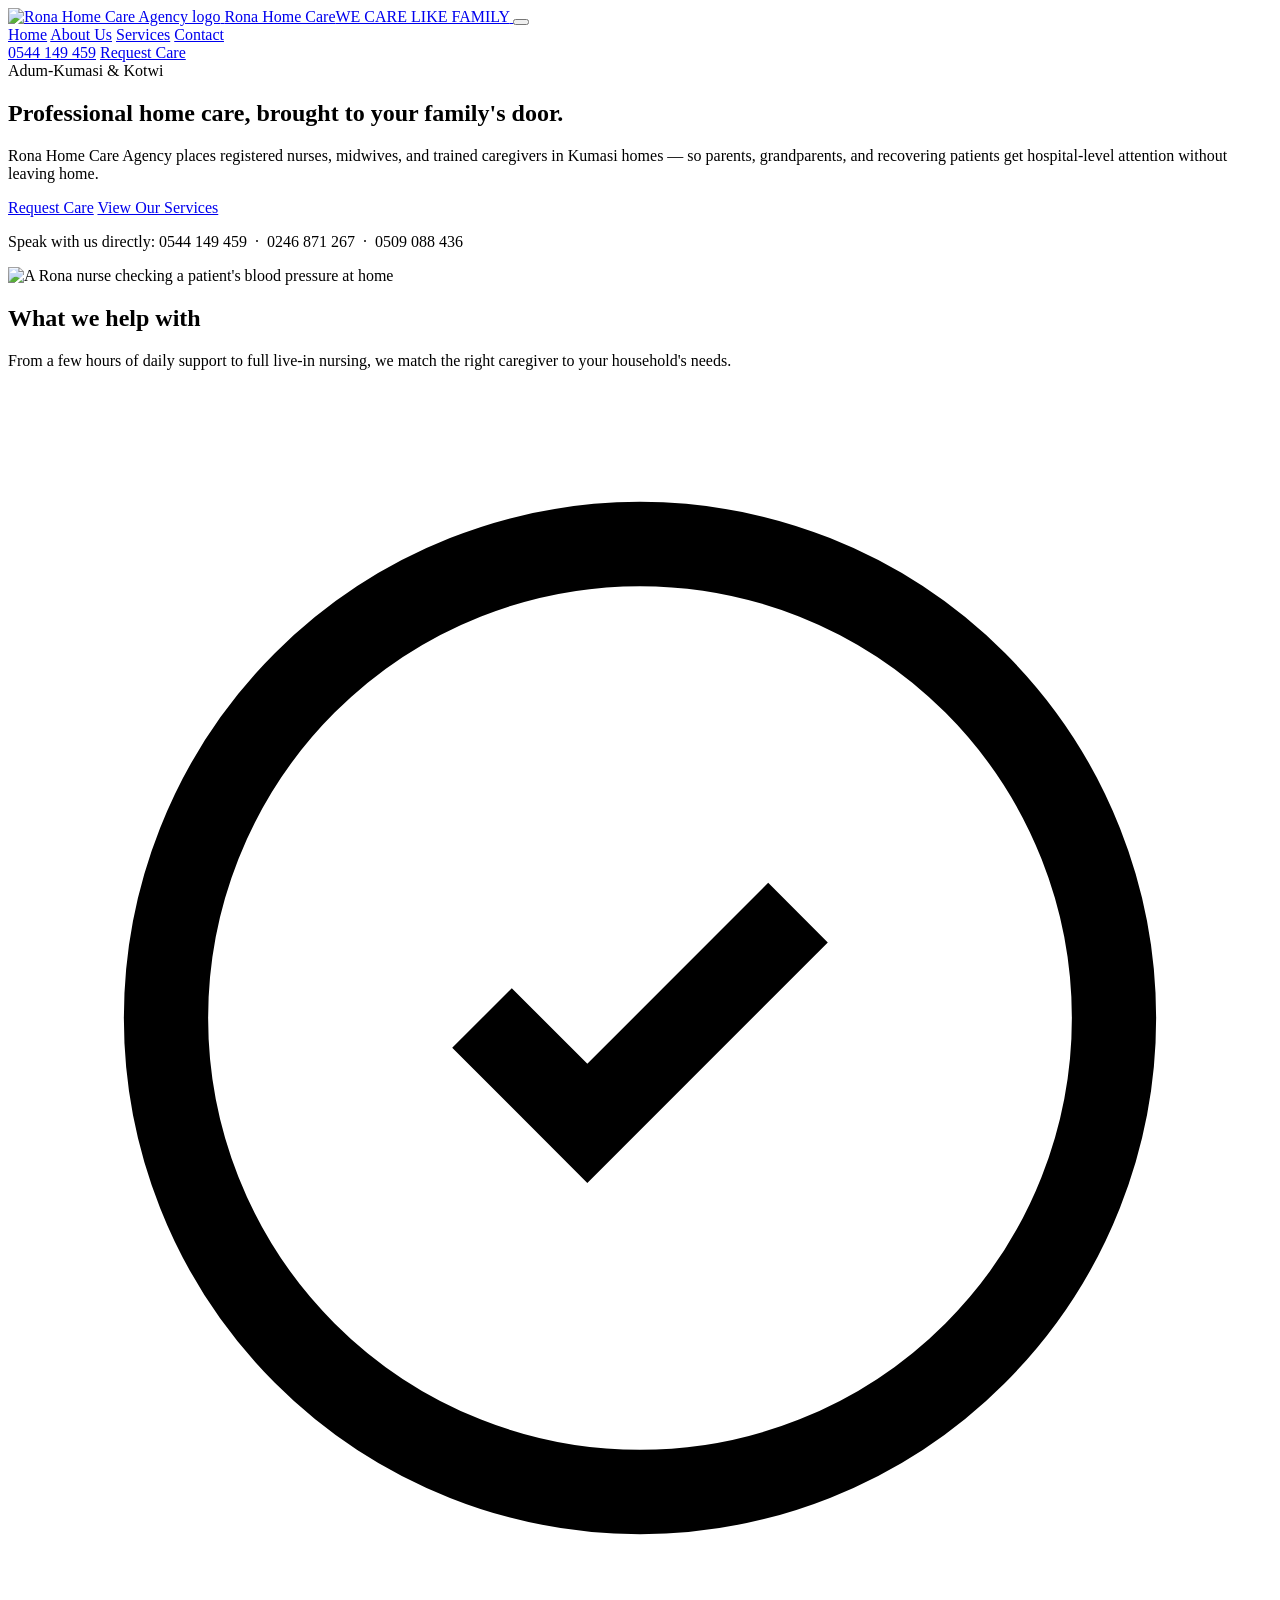
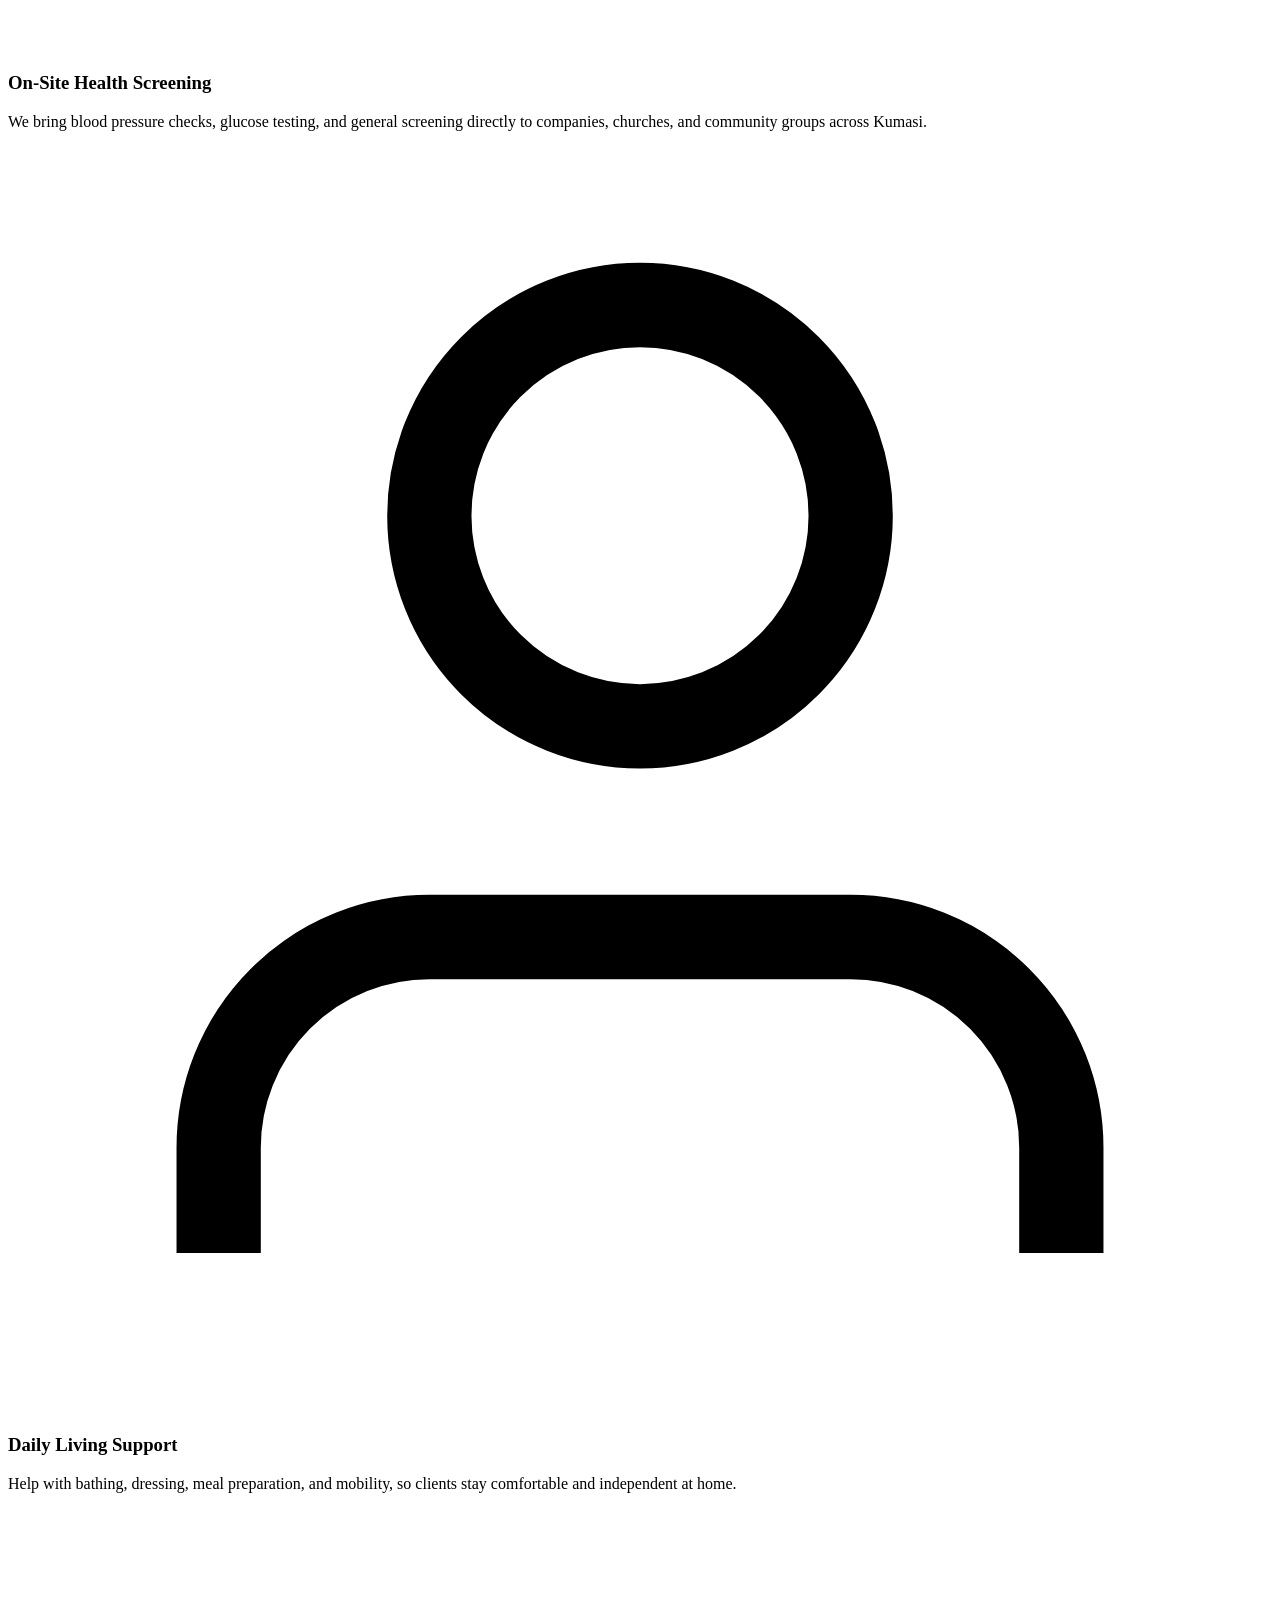
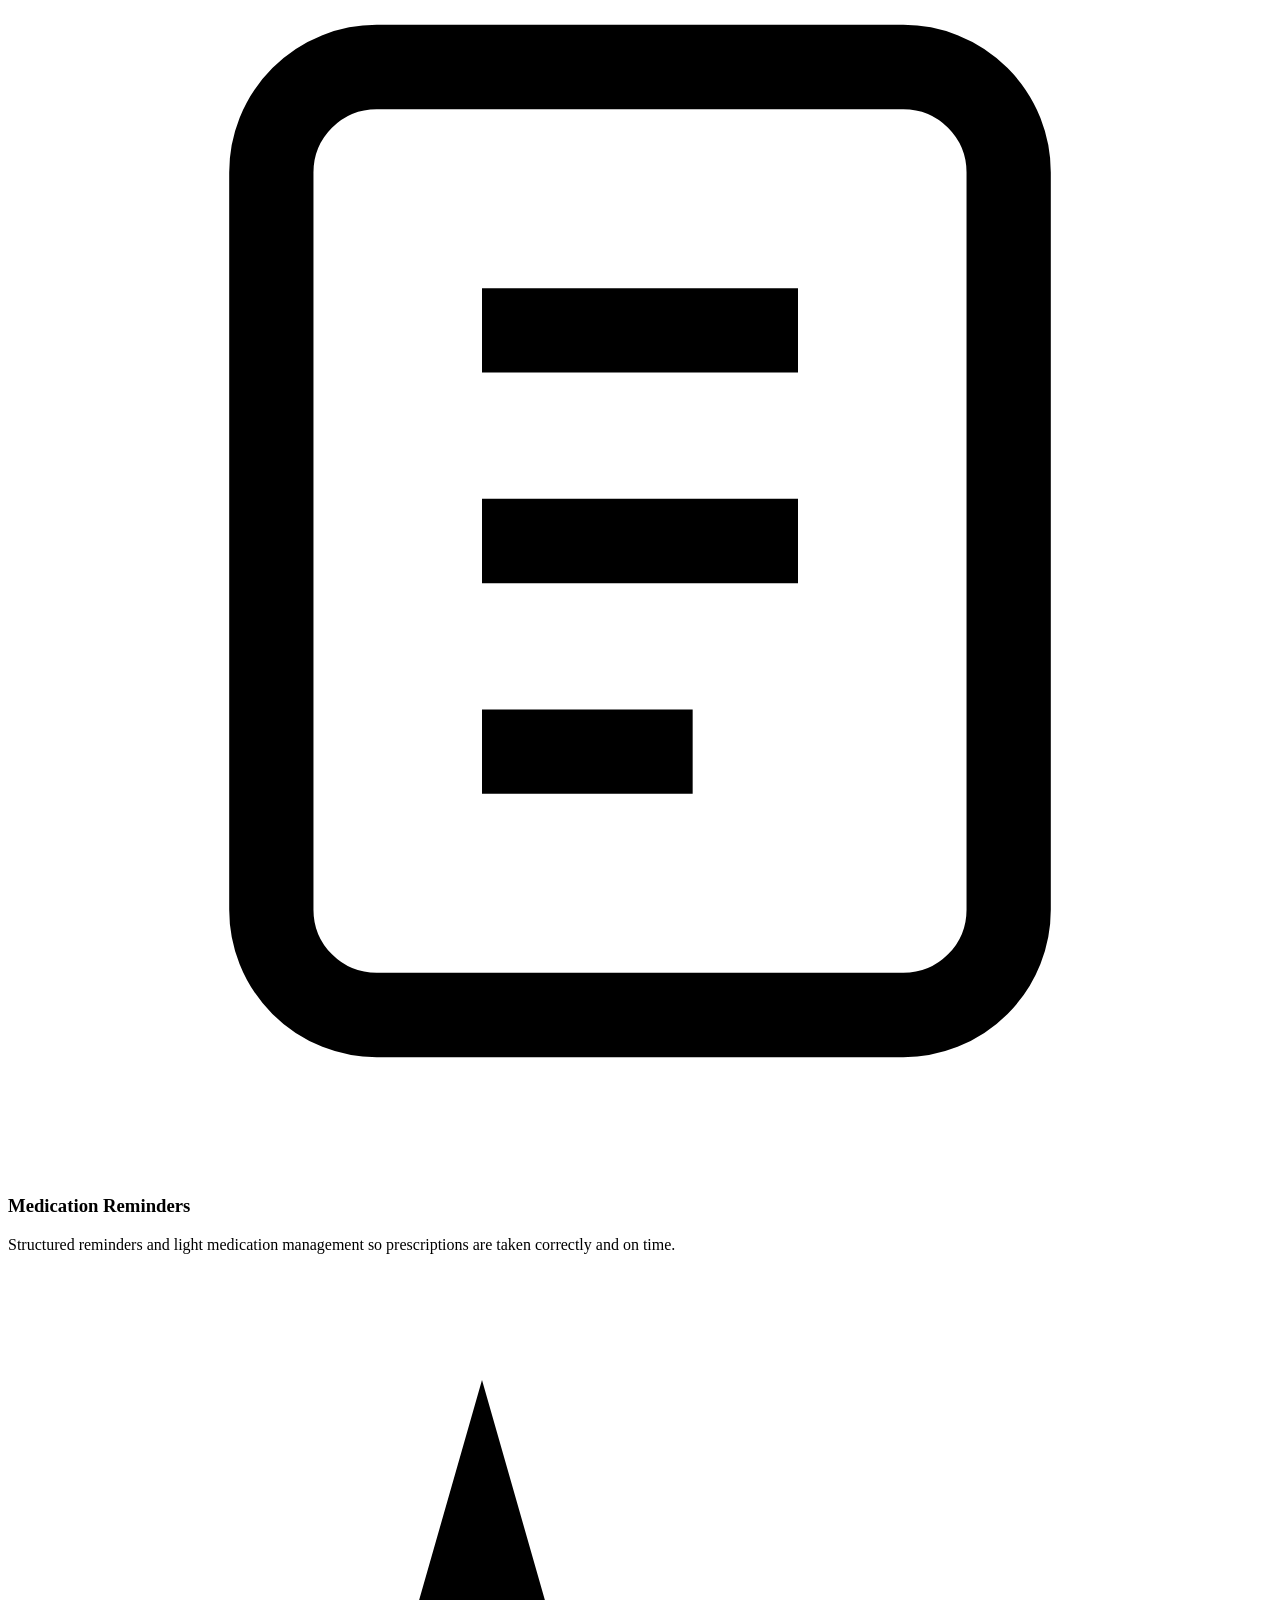
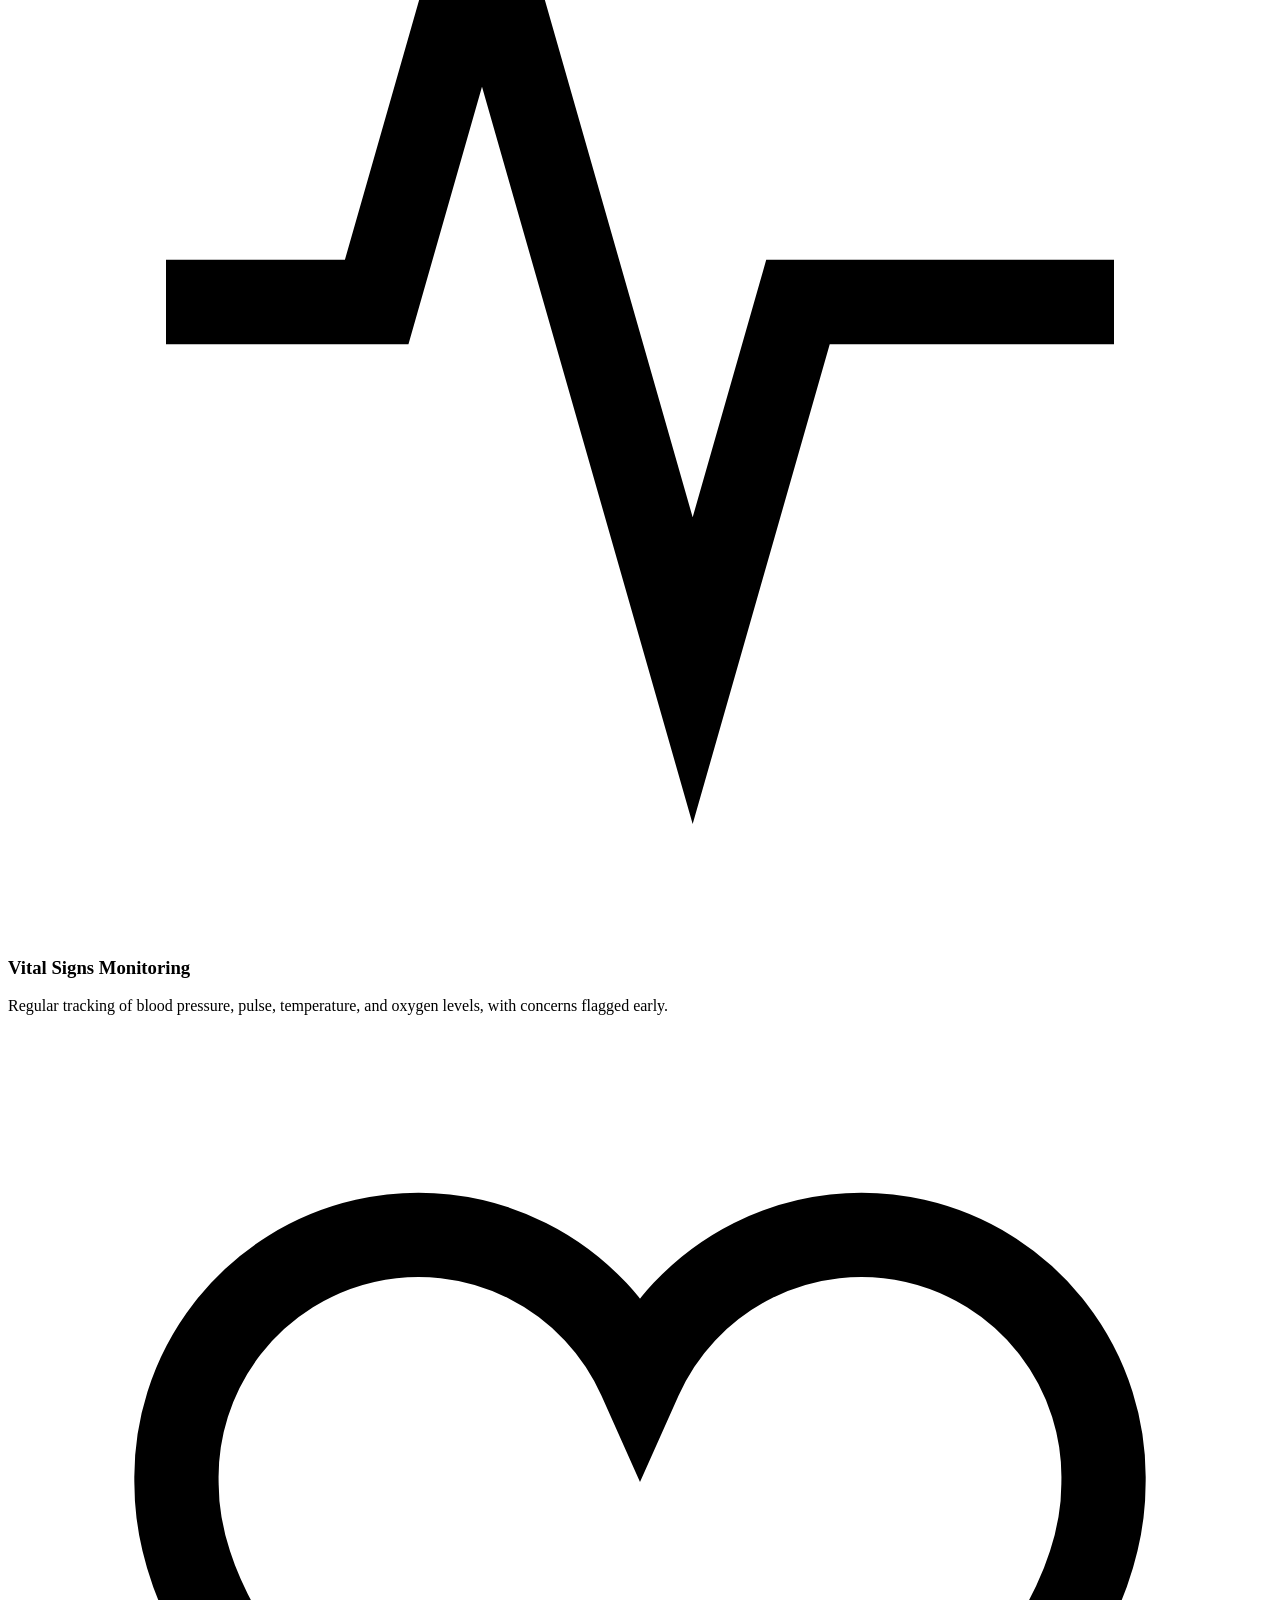
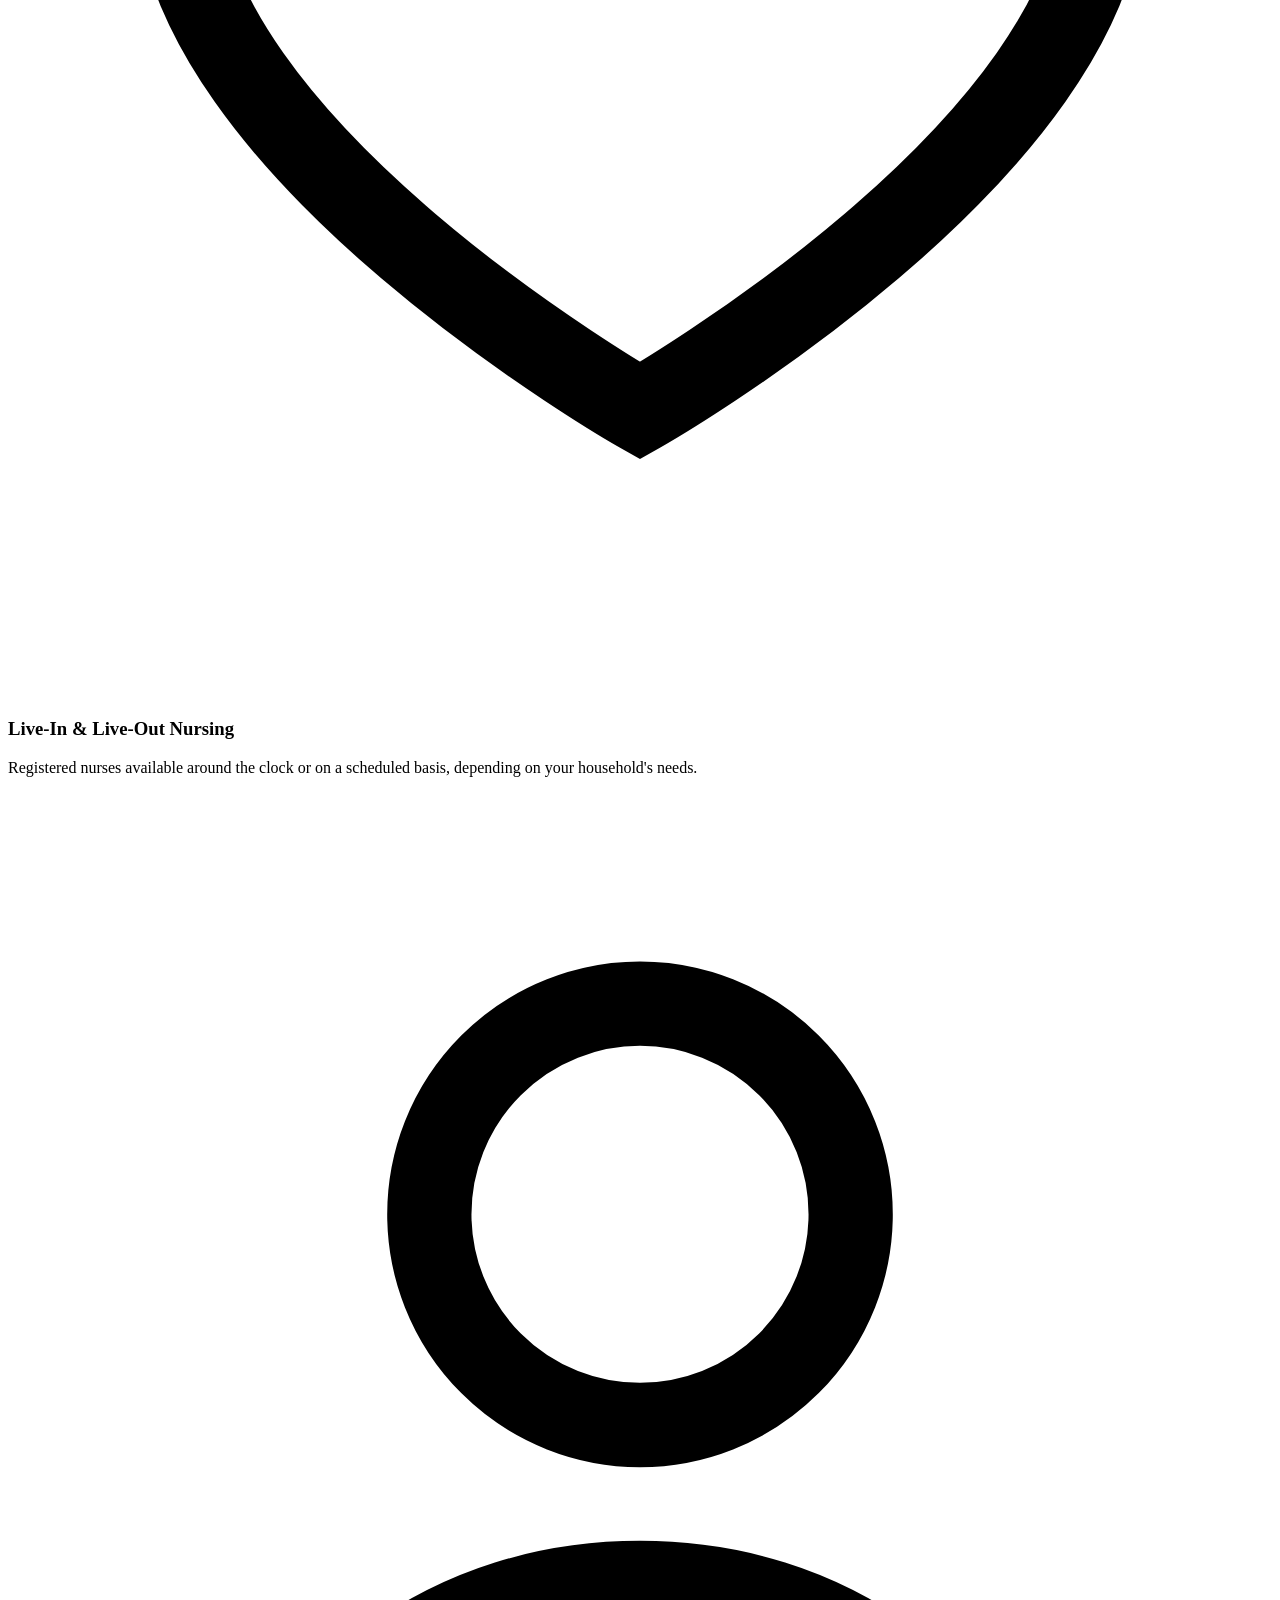
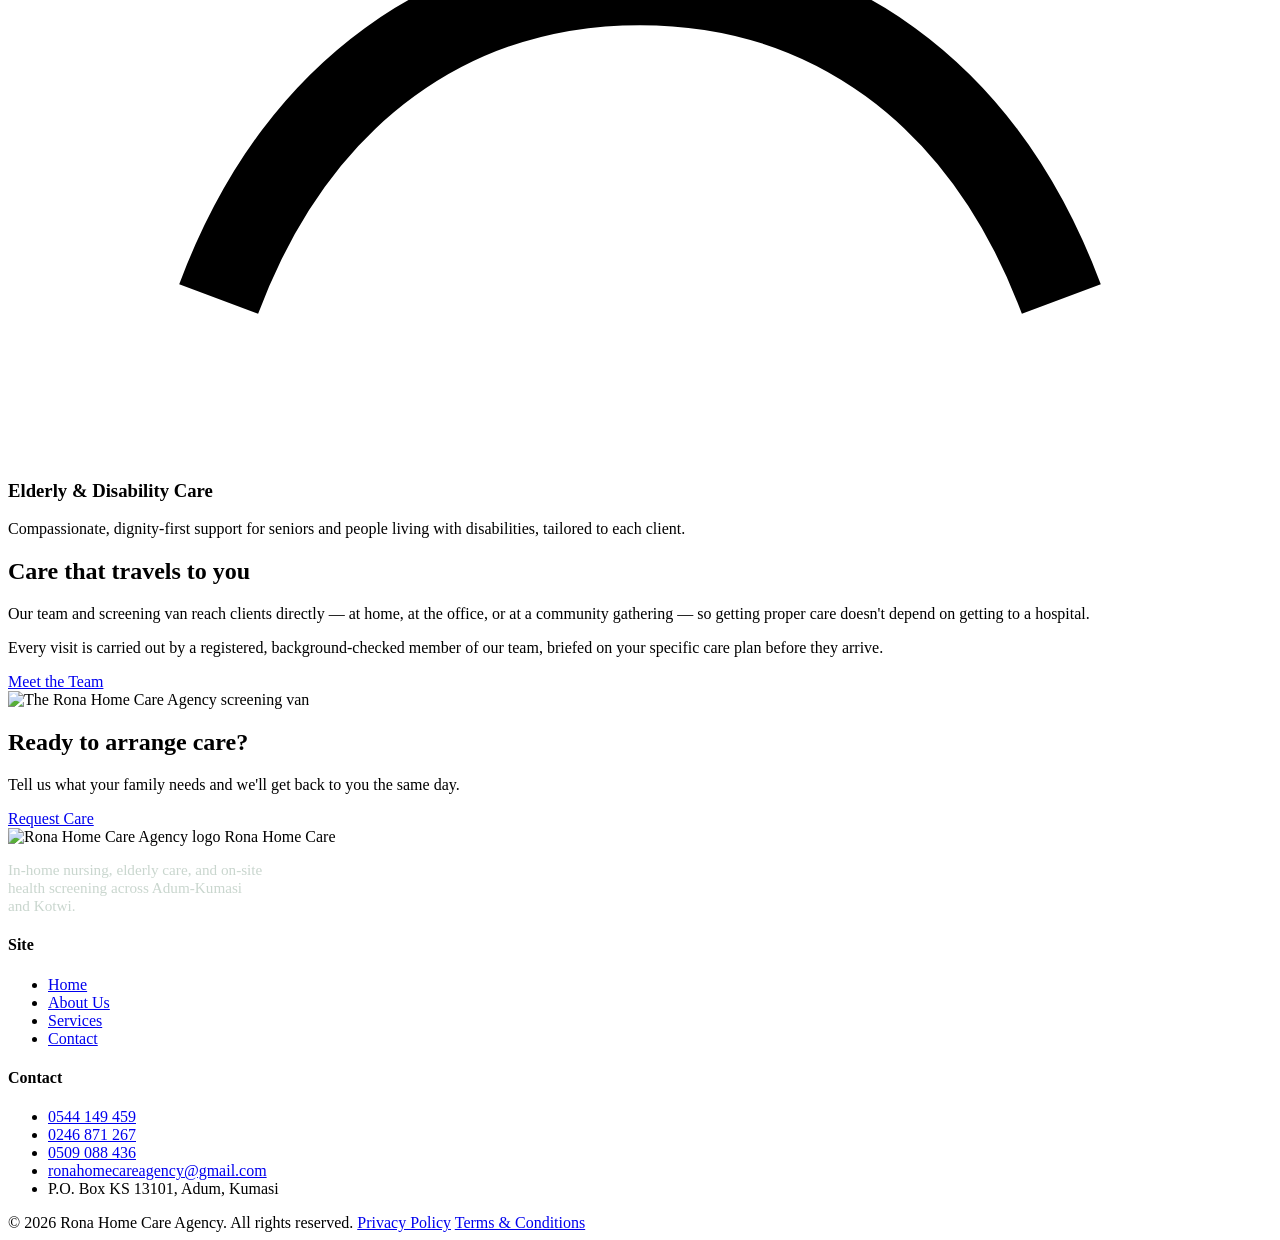
==== index.html @ 7cdcc6e5 "Add files via upload" ====
<!DOCTYPE html>
<html lang="en">
<head>
<meta charset="UTF-8">
<meta name="viewport" content="width=device-width, initial-scale=1.0">
<title>Rona Home Care Agency — In-Home Care in Kumasi</title>
<meta name="description" content="Rona Home Care Agency provides professional in-home nursing, elderly care, and on-site health screening across Adum-Kumasi and Kotwi, Ghana.">
<link rel="icon" href="assets/logo.png">
<link rel="stylesheet" href="style.css">
</head>
<body>

<header class="site">
  <div class="nav-row">
    <a href="index.html" class="brand">
      <img src="assets/logo.png" alt="Rona Home Care Agency logo">
      <span class="brand-text">Rona Home Care<span>WE CARE LIKE FAMILY</span></span>
    </a>
    <button class="menu-toggle" aria-label="Toggle menu"><span></span><span></span><span></span></button>
    <nav class="primary">
      <a href="index.html" class="active">Home</a>
      <a href="about.html">About Us</a>
      <a href="services.html">Services</a>
      <a href="contact.html">Contact</a>
    </nav>
    <div class="nav-cta">
      <a href="tel:+233544149459" class="phone-link">0544 149 459</a>
      <a href="contact.html" class="btn btn-primary">Request Care</a>
    </div>
  </div>
</header>

<section class="hero">
  <div class="wrap hero-grid">
    <div>
      <span class="hero-tag">Adum-Kumasi &amp; Kotwi</span>
      <h1>Professional home care, brought to your family's door.</h1>
      <p class="lede">Rona Home Care Agency places registered nurses, midwives, and trained caregivers in Kumasi homes — so parents, grandparents, and recovering patients get hospital-level attention without leaving home.</p>
      <div class="hero-actions">
        <a href="contact.html" class="btn btn-primary">Request Care</a>
        <a href="services.html" class="btn btn-outline">View Our Services</a>
      </div>
      <p class="hero-note">Speak with us directly: 0544 149 459 &nbsp;·&nbsp; 0246 871 267 &nbsp;·&nbsp; 0509 088 436</p>
    </div>
    <div class="hero-photo">
      <img src="assets/doctor.jpg" alt="A Rona nurse checking a patient's blood pressure at home">
    </div>
  </div>
</section>

<section class="section-sage">
  <div class="wrap">
    <div class="section-head">
      <h2>What we help with</h2>
      <p>From a few hours of daily support to full live-in nursing, we match the right caregiver to your household's needs.</p>
    </div>
    <div class="service-list">

      <div class="service-row">
        <div class="service-icon">
          <svg viewBox="0 0 24 24" fill="none" stroke="currentColor" stroke-width="1.6"><path d="M9 12l2 2 4-4"/><circle cx="12" cy="12" r="9"/></svg>
        </div>
        <h3>On-Site Health Screening</h3>
        <p>We bring blood pressure checks, glucose testing, and general screening directly to companies, churches, and community groups across Kumasi.</p>
      </div>

      <div class="service-row">
        <div class="service-icon">
          <svg viewBox="0 0 24 24" fill="none" stroke="currentColor" stroke-width="1.6"><path d="M4 21v-2a4 4 0 014-4h8a4 4 0 014 4v2"/><circle cx="12" cy="7" r="4"/></svg>
        </div>
        <h3>Daily Living Support</h3>
        <p>Help with bathing, dressing, meal preparation, and mobility, so clients stay comfortable and independent at home.</p>
      </div>

      <div class="service-row">
        <div class="service-icon">
          <svg viewBox="0 0 24 24" fill="none" stroke="currentColor" stroke-width="1.6"><rect x="5" y="3" width="14" height="18" rx="2"/><path d="M9 8h6M9 12h6M9 16h4"/></svg>
        </div>
        <h3>Medication Reminders</h3>
        <p>Structured reminders and light medication management so prescriptions are taken correctly and on time.</p>
      </div>

      <div class="service-row">
        <div class="service-icon">
          <svg viewBox="0 0 24 24" fill="none" stroke="currentColor" stroke-width="1.6"><path d="M3 12h4l2-7 4 14 2-7h6"/></svg>
        </div>
        <h3>Vital Signs Monitoring</h3>
        <p>Regular tracking of blood pressure, pulse, temperature, and oxygen levels, with concerns flagged early.</p>
      </div>

      <div class="service-row">
        <div class="service-icon">
          <svg viewBox="0 0 24 24" fill="none" stroke="currentColor" stroke-width="1.6"><path d="M20.8 8.6c0 5-8.8 10-8.8 10s-8.8-5-8.8-10a4.6 4.6 0 018.8-2 4.6 4.6 0 018.8 2z"/></svg>
        </div>
        <h3>Live-In &amp; Live-Out Nursing</h3>
        <p>Registered nurses available around the clock or on a scheduled basis, depending on your household's needs.</p>
      </div>

      <div class="service-row">
        <div class="service-icon">
          <svg viewBox="0 0 24 24" fill="none" stroke="currentColor" stroke-width="1.6"><circle cx="12" cy="8" r="4"/><path d="M4 21c1.5-4 4.5-6 8-6s6.5 2 8 6"/></svg>
        </div>
        <h3>Elderly &amp; Disability Care</h3>
        <p>Compassionate, dignity-first support for seniors and people living with disabilities, tailored to each client.</p>
      </div>

    </div>
  </div>
</section>

<section>
  <div class="wrap split">
    <div>
      <h2>Care that travels to you</h2>
      <p>Our team and screening van reach clients directly — at home, at the office, or at a community gathering — so getting proper care doesn't depend on getting to a hospital.</p>
      <p>Every visit is carried out by a registered, background-checked member of our team, briefed on your specific care plan before they arrive.</p>
      <a href="about.html" class="btn btn-outline">Meet the Team</a>
    </div>
    <div class="split-media">
      <img src="assets/van.jpg" alt="The Rona Home Care Agency screening van">
    </div>
  </div>
</section>

<section class="cta-band">
  <div class="wrap">
    <div>
      <h2>Ready to arrange care?</h2>
      <p>Tell us what your family needs and we'll get back to you the same day.</p>
    </div>
    <a href="contact.html" class="btn btn-on-dark">Request Care</a>
  </div>
</section>

<footer class="site">
  <div class="wrap">
    <div class="footer-grid">
      <div>
        <div class="footer-brand">
          <img src="assets/logo.png" alt="Rona Home Care Agency logo">
          <span>Rona Home Care</span>
        </div>
        <p style="max-width:34ch; color:#C9D6CE; font-size:0.95rem;">In-home nursing, elderly care, and on-site health screening across Adum-Kumasi and Kotwi.</p>
      </div>
      <div>
        <h4>Site</h4>
        <ul>
          <li><a href="index.html">Home</a></li>
          <li><a href="about.html">About Us</a></li>
          <li><a href="services.html">Services</a></li>
          <li><a href="contact.html">Contact</a></li>
        </ul>
      </div>
      <div>
        <h4>Contact</h4>
        <ul>
          <li><a href="tel:+233544149459">0544 149 459</a></li>
          <li><a href="tel:+233246871267">0246 871 267</a></li>
          <li><a href="tel:+233509088436">0509 088 436</a></li>
          <li><a href="mailto:ronahomecareagency@gmail.com">ronahomecareagency@gmail.com</a></li>
          <li>P.O. Box KS 13101, Adum, Kumasi</li>
        </ul>
      </div>
    </div>
    <div class="footer-bottom">
      <span>&copy; 2026 Rona Home Care Agency. All rights reserved.</span>
      <span>
        <a href="privacy.html">Privacy Policy</a>
        <a href="terms.html">Terms &amp; Conditions</a>
      </span>
    </div>
  </div>
</footer>

<script src="script.js"></script>
</body>
</html>
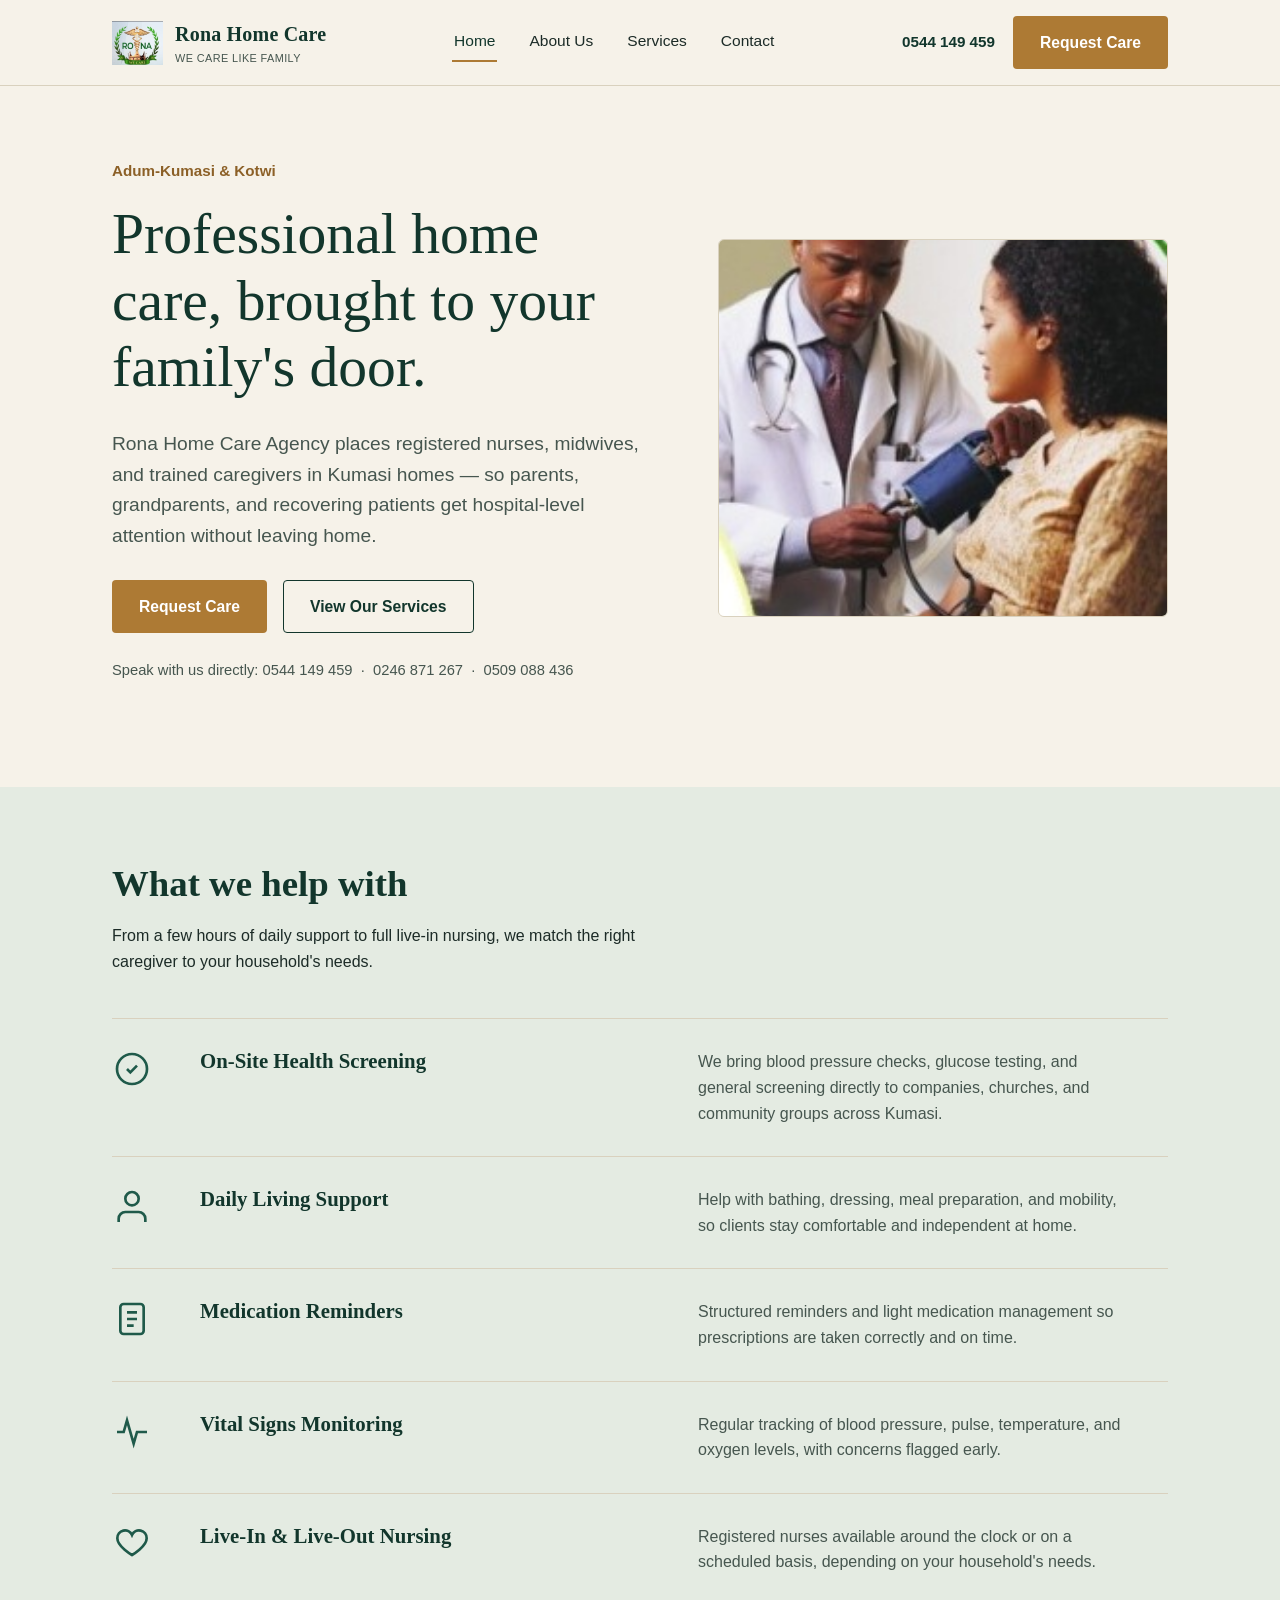
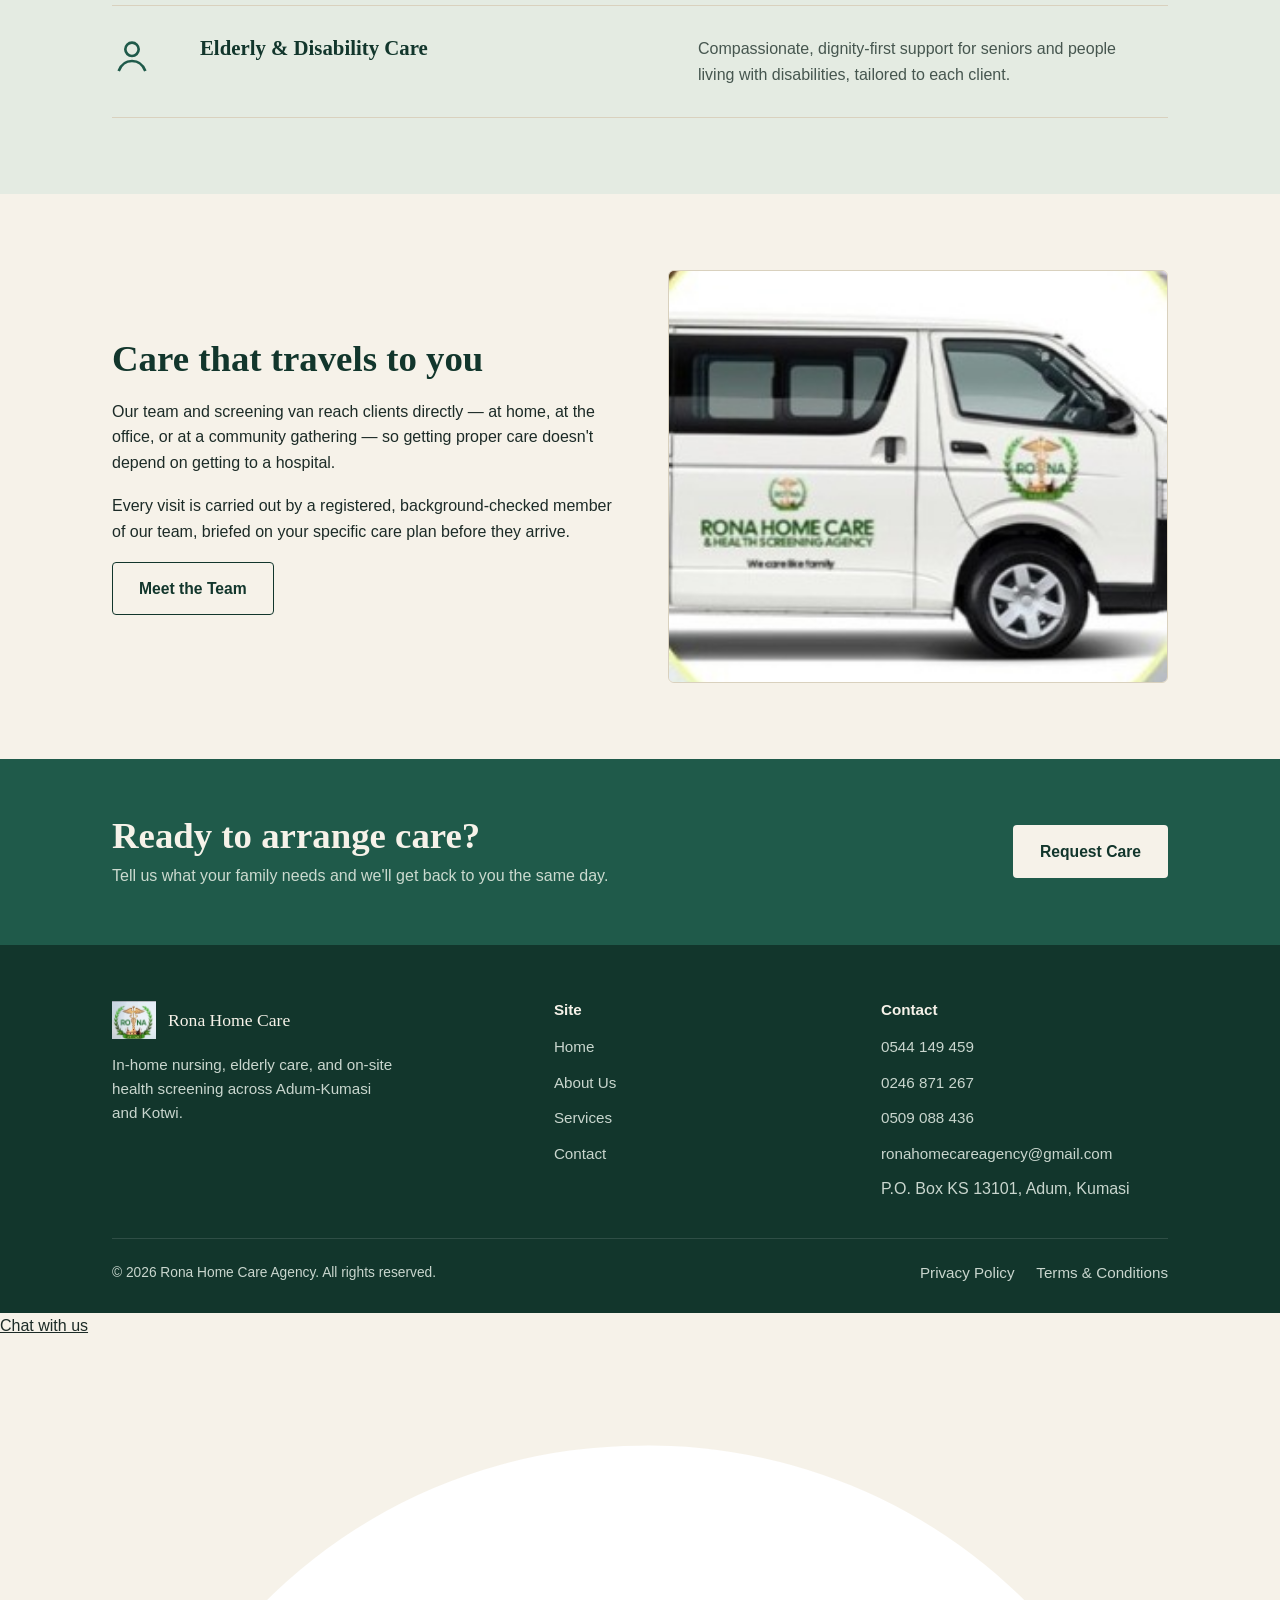
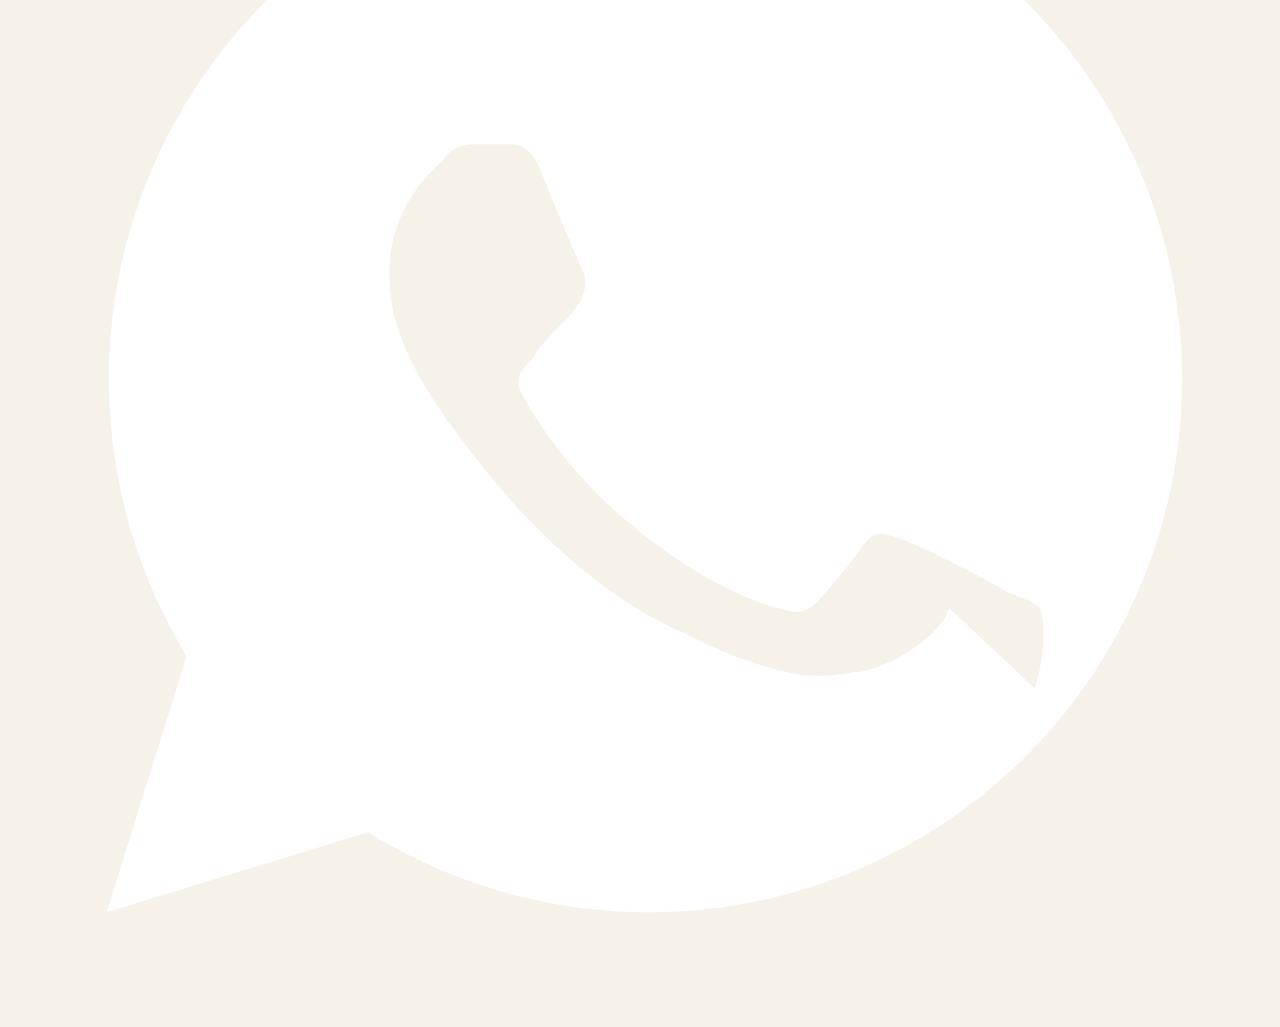
==== commit c67a2b0e: "Add files via upload" ====
--- a/index.html
+++ b/index.html
@@ -172,6 +172,11 @@
   </div>
 </footer>
 
+<a href="https://wa.me/233544149459" class="whatsapp-float" target="_blank" rel="noopener" aria-label="Chat with us on WhatsApp">
+  <span class="wa-label">Chat with us</span>
+  <svg viewBox="0 0 24 24" fill="white"><path d="M12 2a10 10 0 00-8.5 15.2L2 22l4.9-1.5A10 10 0 1012 2zm5.8 14.3c-.2.6-1.3 1.2-1.8 1.2-.5.1-1 .1-1.6-.1-.4-.1-.9-.3-1.5-.6-2.6-1.1-4.3-3.8-4.5-4-.1-.2-1.1-1.4-1.1-2.7s.7-1.9 1-2.2c.2-.3.5-.3.7-.3h.5c.2 0 .4 0 .6.4.2.5.7 1.7.8 1.9.1.2.1.4 0 .6-.1.2-.2.3-.4.5-.2.2-.4.4-.5.6-.2.2-.4.4-.2.7.2.4.9 1.5 2 2.4 1.3 1.1 2.4 1.5 2.8 1.6.3.1.5.1.7-.1.2-.2.7-.8.9-1.1.2-.3.4-.2.7-.1.3.1 1.7.8 2 1 .3.1.5.2.6.3.1.2.1.9-.1 1.5z"/></svg>
+</a>
+
 <script src="script.js"></script>
 </body>
 </html>
--- a/style.css
+++ b/style.css
@@ -0,0 +1,444 @@
+/* ============================================================
+   Rona Home Care Agency — Design System
+   Palette: deep forest teal (trust, clinical calm) + warm brass
+   (human warmth) on a warm parchment ground.
+   Type: Fraunces (display serif, has real personality) paired
+   with Work Sans (workmanlike, legible body/UI sans).
+   ============================================================ */
+
+@import url('https://fonts.googleapis.com/css2?family=Fraunces:opsz,wght@9..144,400;9..144,500;9..144,600;9..144,700&family=Work+Sans:wght@400;500;600;700&display=swap');
+
+:root{
+  --ink:        #1C2B27;
+  --ink-soft:   #46564F;
+  --primary:    #1F5A4A;
+  --primary-dk: #12362C;
+  --accent:     #AD7A34;
+  --accent-dk:  #8C6027;
+  --sand:       #F6F2E9;
+  --sand-deep:  #EEE7D6;
+  --sage:       #E4EBE2;
+  --line:       #D9D1BE;
+  --white:      #FFFFFF;
+
+  --serif: 'Fraunces', Georgia, serif;
+  --sans:  'Work Sans', -apple-system, BlinkMacSystemFont, 'Segoe UI', sans-serif;
+
+  --max: 1120px;
+}
+
+*, *::before, *::after{ box-sizing: border-box; }
+
+html{ scroll-behavior: smooth; }
+
+body{
+  margin: 0;
+  font-family: var(--sans);
+  color: var(--ink);
+  background: var(--sand);
+  line-height: 1.6;
+  -webkit-font-smoothing: antialiased;
+}
+
+img{ max-width: 100%; display: block; }
+
+a{ color: inherit; }
+
+.wrap{
+  max-width: var(--max);
+  margin: 0 auto;
+  padding: 0 32px;
+}
+
+h1, h2, h3, h4{
+  font-family: var(--serif);
+  color: var(--primary-dk);
+  line-height: 1.15;
+  margin: 0 0 0.5em;
+  font-weight: 600;
+}
+
+h1{ font-size: clamp(2.4rem, 4.5vw, 3.6rem); font-weight: 500; }
+h2{ font-size: clamp(1.7rem, 3vw, 2.3rem); }
+h3{ font-size: 1.3rem; }
+
+p{ margin: 0 0 1.1em; max-width: 62ch; }
+
+.lede{
+  font-size: 1.2rem;
+  color: var(--ink-soft);
+  max-width: 54ch;
+}
+
+/* ---------- Buttons ---------- */
+.btn{
+  display: inline-flex;
+  align-items: center;
+  gap: 10px;
+  padding: 13px 26px;
+  border-radius: 4px;
+  font-family: var(--sans);
+  font-weight: 600;
+  font-size: 0.98rem;
+  text-decoration: none;
+  border: 1.5px solid transparent;
+  cursor: pointer;
+  transition: background 0.15s ease, color 0.15s ease, border-color 0.15s ease;
+}
+.btn-primary{
+  background: var(--accent);
+  color: var(--white);
+}
+.btn-primary:hover{ background: var(--accent-dk); }
+
+.btn-outline{
+  background: transparent;
+  border-color: var(--primary-dk);
+  color: var(--primary-dk);
+}
+.btn-outline:hover{ background: var(--primary-dk); color: var(--white); }
+
+.btn-on-dark{
+  background: var(--sand);
+  color: var(--primary-dk);
+}
+.btn-on-dark:hover{ background: var(--white); }
+
+.btn-ghost-on-dark{
+  background: transparent;
+  border-color: rgba(246,242,233,0.55);
+  color: var(--sand);
+}
+.btn-ghost-on-dark:hover{ border-color: var(--sand); background: rgba(246,242,233,0.08); }
+
+/* ---------- Header / Nav ---------- */
+header.site{
+  position: sticky;
+  top: 0;
+  z-index: 50;
+  background: var(--sand);
+  border-bottom: 1px solid var(--line);
+}
+.nav-row{
+  display: flex;
+  align-items: center;
+  justify-content: space-between;
+  padding: 16px 32px;
+  max-width: var(--max);
+  margin: 0 auto;
+}
+.brand{
+  display: flex;
+  align-items: center;
+  gap: 12px;
+  text-decoration: none;
+}
+.brand img{ height: 44px; width: auto; }
+.brand-text{
+  font-family: var(--serif);
+  font-size: 1.25rem;
+  color: var(--primary-dk);
+  font-weight: 600;
+  letter-spacing: 0.2px;
+}
+.brand-text span{ display:block; font-family: var(--sans); font-size: 0.68rem; font-weight: 500; color: var(--ink-soft); letter-spacing: 0.4px; }
+
+nav.primary{
+  display: flex;
+  align-items: center;
+  gap: 30px;
+}
+nav.primary a{
+  text-decoration: none;
+  color: var(--ink);
+  font-weight: 500;
+  font-size: 0.97rem;
+  padding: 6px 2px;
+  border-bottom: 2px solid transparent;
+}
+nav.primary a:hover, nav.primary a.active{
+  border-bottom-color: var(--accent);
+  color: var(--primary-dk);
+}
+.nav-cta{ display:flex; align-items:center; gap: 18px; }
+.phone-link{ font-weight:600; color: var(--primary-dk); text-decoration:none; font-size: 0.95rem; }
+
+.menu-toggle{
+  display: none;
+  background: none;
+  border: none;
+  cursor: pointer;
+  padding: 6px;
+}
+.menu-toggle span{
+  display:block;
+  width: 24px;
+  height: 2px;
+  background: var(--ink);
+  margin: 5px 0;
+}
+
+@media (max-width: 880px){
+  nav.primary{
+    position: absolute;
+    top: 100%; left: 0; right: 0;
+    background: var(--sand);
+    border-bottom: 1px solid var(--line);
+    flex-direction: column;
+    align-items: flex-start;
+    padding: 10px 32px 22px;
+    gap: 14px;
+    display: none;
+  }
+  nav.primary.open{ display: flex; }
+  .nav-cta{ display:none; }
+  .menu-toggle{ display:block; }
+}
+
+/* ---------- Hero ---------- */
+.hero{
+  padding: 72px 0 88px;
+}
+.hero-grid{
+  display: grid;
+  grid-template-columns: 1.1fr 0.9fr;
+  gap: 56px;
+  align-items: center;
+}
+.hero-tag{
+  display: inline-block;
+  color: var(--accent-dk);
+  font-weight: 600;
+  font-size: 0.95rem;
+  margin-bottom: 18px;
+}
+.hero-photo{
+  border-radius: 6px;
+  overflow: hidden;
+  border: 1px solid var(--line);
+  aspect-ratio: 5 / 4.2;
+}
+.hero-photo img{
+  width: 100%;
+  height: 100%;
+  object-fit: cover;
+}
+.hero-actions{
+  display: flex;
+  gap: 16px;
+  margin-top: 28px;
+  flex-wrap: wrap;
+}
+.hero-note{
+  margin-top: 26px;
+  font-size: 0.92rem;
+  color: var(--ink-soft);
+}
+
+@media (max-width: 880px){
+  .hero-grid{ grid-template-columns: 1fr; }
+  .hero-grid .hero-photo{ order: -1; }
+}
+
+/* ---------- Sections ---------- */
+section{ padding: 76px 0; }
+.section-sage{ background: var(--sage); }
+.section-dark{ background: var(--primary-dk); color: var(--sand); }
+.section-dark h2, .section-dark h3{ color: var(--sand); }
+.section-dark p{ color: #C9D6CE; }
+
+.section-head{
+  max-width: 640px;
+  margin-bottom: 44px;
+}
+
+/* ---------- Service list (not identical cards — a structured list) ---------- */
+.service-list{
+  display: grid;
+  gap: 0;
+  border-top: 1px solid var(--line);
+}
+.service-row{
+  display: grid;
+  grid-template-columns: 60px 1fr 1fr;
+  gap: 28px;
+  padding: 30px 0;
+  border-bottom: 1px solid var(--line);
+  align-items: start;
+}
+.service-icon{
+  width: 40px; height: 40px;
+  color: var(--primary);
+}
+.service-icon svg{ width: 100%; height: 100%; }
+.service-row h3{ margin-bottom: 6px; }
+.service-row p{ margin: 0; color: var(--ink-soft); max-width: 48ch; }
+
+@media (max-width: 720px){
+  .service-row{ grid-template-columns: 44px 1fr; }
+  .service-row p{ grid-column: 2; }
+}
+
+/* ---------- Two column feature ---------- */
+.split{
+  display: grid;
+  grid-template-columns: 1fr 1fr;
+  gap: 56px;
+  align-items: center;
+}
+.split-media{ border-radius: 6px; overflow: hidden; border: 1px solid var(--line); aspect-ratio: 4 / 3.3; }
+.split-media img{ width: 100%; height: 100%; object-fit: cover; border-radius: 0; border: none; }
+@media (max-width: 880px){ .split{ grid-template-columns: 1fr; } }
+.split.reverse .split-media{ order: 2; }
+@media (max-width: 880px){ .split.reverse .split-media{ order: -1; } }
+
+/* ---------- Values ---------- */
+.values{
+  display: grid;
+  grid-template-columns: repeat(3, 1fr);
+  gap: 40px;
+  margin-top: 8px;
+}
+.value h3{ font-size: 1.1rem; margin-bottom: 8px; }
+.value p{ color: var(--ink-soft); font-size: 0.98rem; }
+.value-rule{ width: 34px; height: 3px; background: var(--accent); margin-bottom: 18px; }
+@media (max-width: 720px){ .values{ grid-template-columns: 1fr; } }
+
+/* ---------- Team ---------- */
+.team-grid{
+  display: grid;
+  grid-template-columns: repeat(3, 1fr);
+  gap: 36px;
+}
+.team-card{
+  background: var(--white);
+  border: 1px solid var(--line);
+  border-radius: 6px;
+  padding: 28px 24px;
+  text-align: left;
+}
+.avatar-placeholder{
+  width: 64px; height: 64px;
+  border-radius: 50%;
+  background: var(--sage);
+  color: var(--primary);
+  display: flex; align-items: center; justify-content: center;
+  margin-bottom: 18px;
+}
+.avatar-placeholder svg{ width: 30px; height: 30px; }
+.team-card h3{ margin-bottom: 2px; font-size: 1.05rem; }
+.team-role{ color: var(--accent-dk); font-weight: 600; font-size: 0.88rem; margin-bottom: 10px; }
+.team-card p{ font-size: 0.94rem; color: var(--ink-soft); margin: 0; }
+@media (max-width: 880px){ .team-grid{ grid-template-columns: 1fr 1fr; } }
+@media (max-width: 560px){ .team-grid{ grid-template-columns: 1fr; } }
+
+/* ---------- CTA banner ---------- */
+.cta-band{
+  background: var(--primary);
+  color: var(--sand);
+  padding: 56px 0;
+  text-align: left;
+}
+.cta-band .wrap{
+  display: flex;
+  align-items: center;
+  justify-content: space-between;
+  gap: 30px;
+  flex-wrap: wrap;
+}
+.cta-band h2{ color: var(--sand); margin: 0; }
+.cta-band p{ color: #CBDACF; margin: 6px 0 0; }
+
+/* ---------- Footer ---------- */
+footer.site{
+  background: var(--primary-dk);
+  color: #C9D6CE;
+  padding: 56px 0 28px;
+}
+.footer-grid{
+  display: grid;
+  grid-template-columns: 1.4fr 1fr 1fr;
+  gap: 40px;
+  padding-bottom: 36px;
+  border-bottom: 1px solid rgba(255,255,255,0.12);
+}
+.footer-grid h4{ color: var(--sand); font-family: var(--sans); font-size: 0.95rem; margin-bottom: 16px; }
+.footer-brand{ display:flex; align-items:center; gap: 12px; margin-bottom: 14px; }
+.footer-brand img{ height: 38px; }
+.footer-brand span{ font-family: var(--serif); color: var(--sand); font-size: 1.1rem; }
+footer.site a{ color: #C9D6CE; text-decoration: none; font-size: 0.95rem; }
+footer.site a:hover{ color: var(--sand); }
+footer.site ul{ list-style: none; padding: 0; margin: 0; display:flex; flex-direction:column; gap: 10px; }
+.footer-bottom{
+  display:flex; justify-content: space-between; align-items:center;
+  padding-top: 22px; font-size: 0.86rem; flex-wrap: wrap; gap: 10px;
+}
+.footer-bottom a{ margin-left: 18px; }
+@media (max-width: 720px){ .footer-grid{ grid-template-columns: 1fr; } }
+
+/* ---------- Contact page ---------- */
+.contact-grid{
+  display: grid;
+  grid-template-columns: 1fr 1fr;
+  gap: 56px;
+  align-items: start;
+}
+@media (max-width: 880px){ .contact-grid{ grid-template-columns: 1fr; } }
+
+.info-row{
+  display: flex;
+  gap: 16px;
+  padding: 18px 0;
+  border-bottom: 1px solid var(--line);
+}
+.info-row:first-child{ padding-top: 0; }
+.info-icon{ width: 22px; height: 22px; color: var(--primary); flex-shrink: 0; margin-top: 2px; }
+.info-row h4{ margin: 0 0 4px; font-family: var(--sans); font-size: 0.98rem; color: var(--ink); }
+.info-row p{ margin: 0; color: var(--ink-soft); font-size: 0.95rem; }
+
+form.inquiry{
+  background: var(--white);
+  border: 1px solid var(--line);
+  border-radius: 6px;
+  padding: 34px;
+}
+.field{ margin-bottom: 20px; }
+.field label{ display:block; font-size: 0.9rem; font-weight: 600; margin-bottom: 7px; color: var(--ink); }
+.field input, .field select, .field textarea{
+  width: 100%;
+  padding: 11px 13px;
+  border: 1px solid var(--line);
+  border-radius: 4px;
+  font-family: var(--sans);
+  font-size: 0.96rem;
+  background: var(--sand);
+  color: var(--ink);
+}
+.field input:focus, .field select:focus, .field textarea:focus{
+  outline: none;
+  border-color: var(--primary);
+  background: var(--white);
+}
+.radio-group{ display: flex; flex-direction: column; gap: 10px; }
+.radio-option{ display:flex; align-items:center; gap: 10px; font-size: 0.95rem; }
+.radio-option input{ width: auto; }
+.field textarea{ resize: vertical; min-height: 120px; }
+.form-note{ font-size: 0.85rem; color: var(--ink-soft); margin-top: -8px; }
+
+/* ---------- Legal pages ---------- */
+.legal{ max-width: 76ch; }
+.legal h2{ margin-top: 1.6em; }
+.legal ul{ padding-left: 20px; }
+.legal li{ margin-bottom: 8px; }
+.updated{ color: var(--ink-soft); font-size: 0.9rem; }
+
+/* ---------- Focus visibility ---------- */
+a:focus-visible, button:focus-visible, input:focus-visible, textarea:focus-visible, select:focus-visible{
+  outline: 2px solid var(--accent);
+  outline-offset: 2px;
+}
+
+@media (prefers-reduced-motion: reduce){
+  html{ scroll-behavior: auto; }
+  *{ transition: none !important; }
+}
